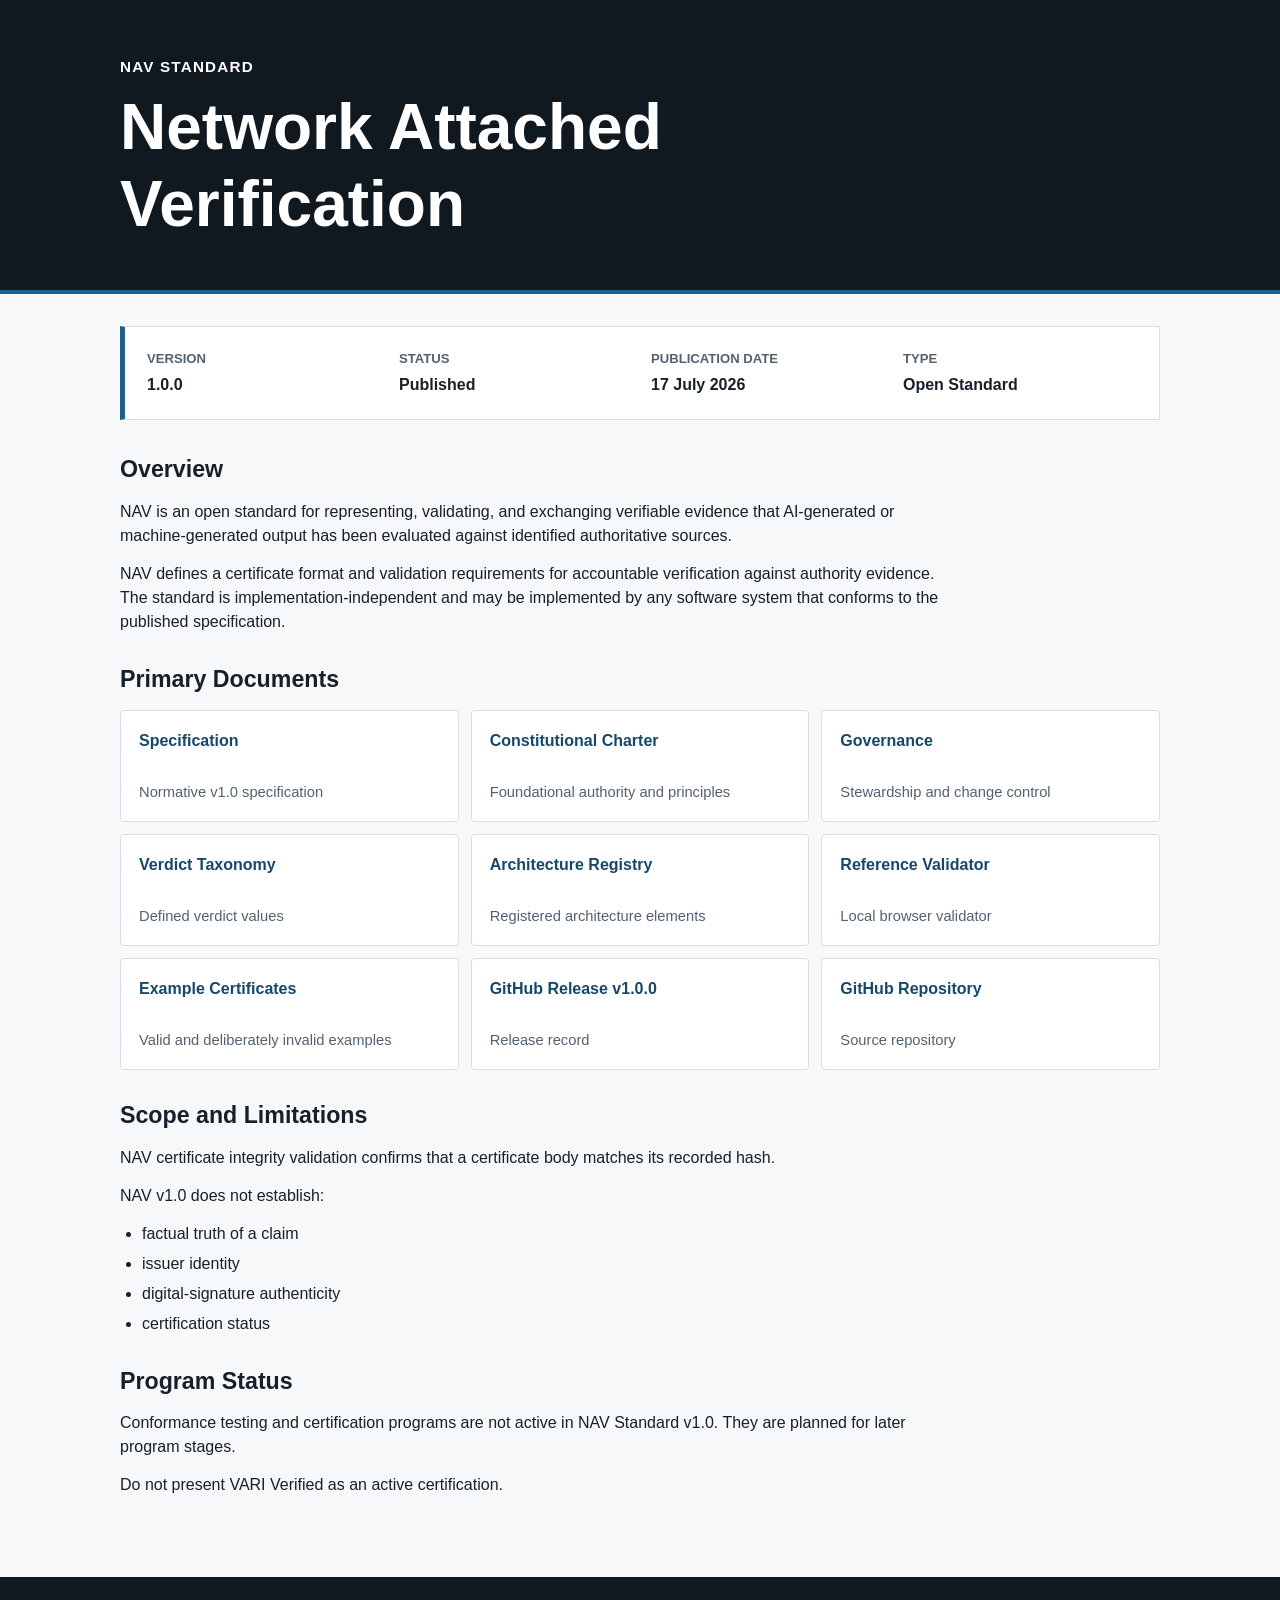
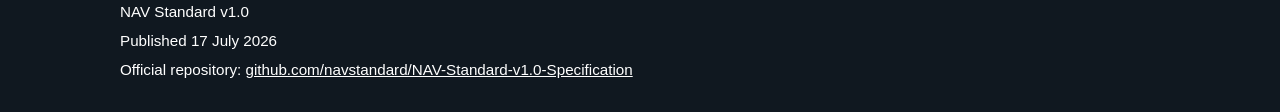
==== docs/index.html @ 7c135ddd "Add NAV Standard v1.0 website" ====
<!doctype html>
<html lang="en">
<head>
  <meta charset="utf-8">
  <meta name="viewport" content="width=device-width, initial-scale=1">
  <title>NAV Standard v1.0</title>
  <meta name="description" content="NAV Standard v1.0: Network Attached Verification open standard.">
  <link rel="stylesheet" href="styles.css">
</head>
<body>
  <header class="site-header">
    <div class="wrap header-content">
      <p class="eyebrow">NAV Standard</p>
      <h1>Network Attached Verification</h1>
    </div>
  </header>

  <main class="wrap">
    <section class="status-block" aria-label="Publication status">
      <dl>
        <div>
          <dt>Version</dt>
          <dd>1.0.0</dd>
        </div>
        <div>
          <dt>Status</dt>
          <dd>Published</dd>
        </div>
        <div>
          <dt>Publication Date</dt>
          <dd>17 July 2026</dd>
        </div>
        <div>
          <dt>Type</dt>
          <dd>Open Standard</dd>
        </div>
      </dl>
    </section>

    <section class="intro" aria-labelledby="intro-heading">
      <h2 id="intro-heading">Overview</h2>
      <p>NAV is an open standard for representing, validating, and exchanging verifiable evidence that AI-generated or machine-generated output has been evaluated against identified authoritative sources.</p>
      <p>NAV defines a certificate format and validation requirements for accountable verification against authority evidence. The standard is implementation-independent and may be implemented by any software system that conforms to the published specification.</p>
    </section>

    <section aria-labelledby="documents-heading">
      <h2 id="documents-heading">Primary Documents</h2>
      <nav class="link-grid" aria-label="Primary NAV Standard links">
        <a href="../specification/SPEC.md">
          <span>Specification</span>
          <small>Normative v1.0 specification</small>
        </a>
        <a href="../specification/S1_CHARTER.md">
          <span>Constitutional Charter</span>
          <small>Foundational authority and principles</small>
        </a>
        <a href="../specification/GOVERNANCE.md">
          <span>Governance</span>
          <small>Stewardship and change control</small>
        </a>
        <a href="../specification/VERDICT_TAXONOMY.md">
          <span>Verdict Taxonomy</span>
          <small>Defined verdict values</small>
        </a>
        <a href="../specification/ARCHITECTURE_REGISTRY.md">
          <span>Architecture Registry</span>
          <small>Registered architecture elements</small>
        </a>
        <a href="../validator/validator.html">
          <span>Reference Validator</span>
          <small>Local browser validator</small>
        </a>
        <a href="../examples/">
          <span>Example Certificates</span>
          <small>Valid and deliberately invalid examples</small>
        </a>
        <a href="https://github.com/navstandard/NAV-Standard-v1.0-Specification/releases/tag/v1.0.0">
          <span>GitHub Release v1.0.0</span>
          <small>Release record</small>
        </a>
        <a href="https://github.com/navstandard/NAV-Standard-v1.0-Specification">
          <span>GitHub Repository</span>
          <small>Source repository</small>
        </a>
      </nav>
    </section>

    <section aria-labelledby="scope-heading">
      <h2 id="scope-heading">Scope and Limitations</h2>
      <p>NAV certificate integrity validation confirms that a certificate body matches its recorded hash.</p>
      <p>NAV v1.0 does not establish:</p>
      <ul>
        <li>factual truth of a claim</li>
        <li>issuer identity</li>
        <li>digital-signature authenticity</li>
        <li>certification status</li>
      </ul>
    </section>

    <section aria-labelledby="program-heading">
      <h2 id="program-heading">Program Status</h2>
      <p>Conformance testing and certification programs are not active in NAV Standard v1.0. They are planned for later program stages.</p>
      <p>Do not present VARI Verified as an active certification.</p>
    </section>
  </main>

  <footer class="site-footer">
    <div class="wrap">
      <p>NAV Standard v1.0</p>
      <p>Published 17 July 2026</p>
      <p>Official repository: <a href="https://github.com/navstandard/NAV-Standard-v1.0-Specification">github.com/navstandard/NAV-Standard-v1.0-Specification</a></p>
    </div>
  </footer>
</body>
</html>
---- docs/styles.css ----
:root {
  color-scheme: light;
  --bg: #f7f8fa;
  --surface: #ffffff;
  --text: #17202a;
  --muted: #536171;
  --border: #d9dee5;
  --accent: #1f5f8b;
  --accent-dark: #16486a;
  --header: #101820;
}

* {
  box-sizing: border-box;
}

html {
  font-family: Arial, Helvetica, sans-serif;
  line-height: 1.5;
  background: var(--bg);
  color: var(--text);
}

body {
  margin: 0;
}

.wrap {
  width: min(100% - 32px, 1040px);
  margin: 0 auto;
}

.site-header {
  background: var(--header);
  color: #ffffff;
  border-bottom: 4px solid var(--accent);
}

.header-content {
  padding: 56px 0 48px;
}

.eyebrow {
  margin: 0 0 10px;
  font-size: 0.95rem;
  font-weight: 700;
  letter-spacing: 0.08em;
  text-transform: uppercase;
}

h1,
h2 {
  line-height: 1.2;
}

h1 {
  max-width: 760px;
  margin: 0;
  font-size: clamp(2.1rem, 5vw, 4rem);
  font-weight: 700;
}

h2 {
  margin: 0 0 16px;
  font-size: 1.45rem;
}

main {
  padding: 32px 0 48px;
}

section {
  margin: 0 0 32px;
}

p {
  max-width: 820px;
  margin: 0 0 14px;
}

.status-block {
  padding: 22px;
  background: var(--surface);
  border: 1px solid var(--border);
  border-left: 5px solid var(--accent);
}

.status-block dl {
  display: grid;
  grid-template-columns: repeat(4, minmax(0, 1fr));
  gap: 18px;
  margin: 0;
}

.status-block dt {
  margin: 0 0 4px;
  color: var(--muted);
  font-size: 0.82rem;
  font-weight: 700;
  text-transform: uppercase;
}

.status-block dd {
  margin: 0;
  font-size: 1rem;
  font-weight: 700;
}

.intro {
  padding-top: 4px;
}

.link-grid {
  display: grid;
  grid-template-columns: repeat(3, minmax(0, 1fr));
  gap: 12px;
}

.link-grid a {
  min-height: 112px;
  display: flex;
  flex-direction: column;
  justify-content: space-between;
  gap: 16px;
  padding: 18px;
  color: var(--text);
  text-decoration: none;
  background: var(--surface);
  border: 1px solid var(--border);
  border-radius: 4px;
}

.link-grid a:hover,
.link-grid a:focus-visible {
  border-color: var(--accent);
  outline: 3px solid rgba(31, 95, 139, 0.18);
  outline-offset: 1px;
}

.link-grid span {
  color: var(--accent-dark);
  font-weight: 700;
}

.link-grid small {
  color: var(--muted);
  font-size: 0.92rem;
}

ul {
  max-width: 760px;
  margin: 0;
  padding-left: 22px;
}

li + li {
  margin-top: 6px;
}

.site-footer {
  padding: 24px 0;
  color: #ffffff;
  background: var(--header);
}

.site-footer p {
  margin: 0 0 6px;
  font-size: 0.95rem;
}

.site-footer a {
  color: #ffffff;
}

@media (max-width: 760px) {
  .header-content {
    padding: 40px 0 36px;
  }

  .status-block dl,
  .link-grid {
    grid-template-columns: 1fr;
  }

  .link-grid a {
    min-height: auto;
  }
}
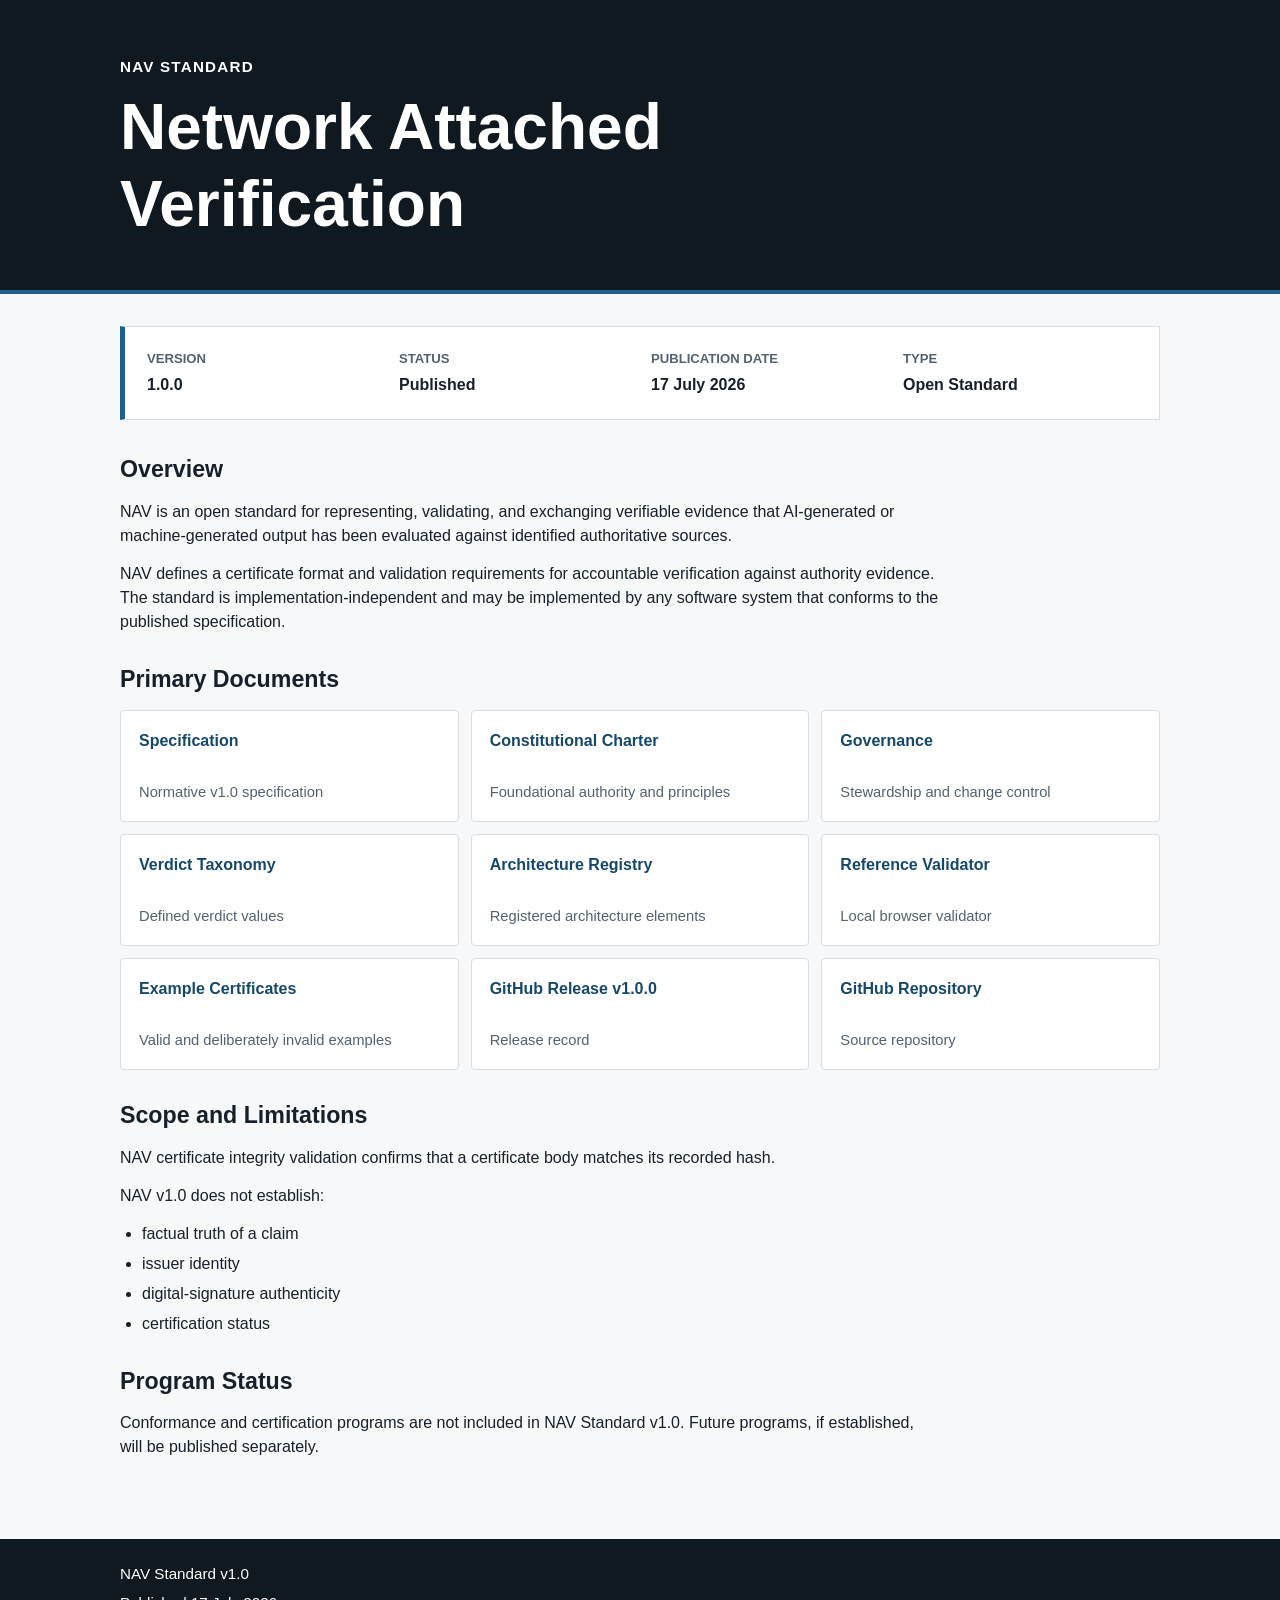
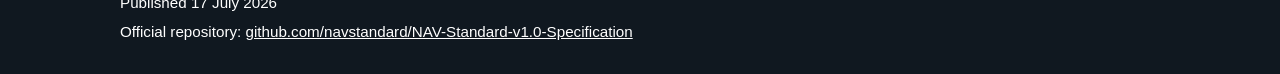
==== commit e4943bb9: "Publish NAV website documents and validator" ====
--- a/docs/index.html
+++ b/docs/index.html
@@ -46,31 +46,31 @@
     <section aria-labelledby="documents-heading">
       <h2 id="documents-heading">Primary Documents</h2>
       <nav class="link-grid" aria-label="Primary NAV Standard links">
-        <a href="../specification/SPEC.md">
+        <a href="specification/SPEC.md">
           <span>Specification</span>
           <small>Normative v1.0 specification</small>
         </a>
-        <a href="../specification/S1_CHARTER.md">
+        <a href="specification/S1_CHARTER.md">
           <span>Constitutional Charter</span>
           <small>Foundational authority and principles</small>
         </a>
-        <a href="../specification/GOVERNANCE.md">
+        <a href="specification/GOVERNANCE.md">
           <span>Governance</span>
           <small>Stewardship and change control</small>
         </a>
-        <a href="../specification/VERDICT_TAXONOMY.md">
+        <a href="specification/VERDICT_TAXONOMY.md">
           <span>Verdict Taxonomy</span>
           <small>Defined verdict values</small>
         </a>
-        <a href="../specification/ARCHITECTURE_REGISTRY.md">
+        <a href="specification/ARCHITECTURE_REGISTRY.md">
           <span>Architecture Registry</span>
           <small>Registered architecture elements</small>
         </a>
-        <a href="../validator/validator.html">
+        <a href="validator/validator.html">
           <span>Reference Validator</span>
           <small>Local browser validator</small>
         </a>
-        <a href="../examples/">
+        <a href="examples/">
           <span>Example Certificates</span>
           <small>Valid and deliberately invalid examples</small>
         </a>
@@ -99,8 +99,7 @@
 
     <section aria-labelledby="program-heading">
       <h2 id="program-heading">Program Status</h2>
-      <p>Conformance testing and certification programs are not active in NAV Standard v1.0. They are planned for later program stages.</p>
-      <p>Do not present VARI Verified as an active certification.</p>
+      <p>Conformance and certification programs are not included in NAV Standard v1.0. Future programs, if established, will be published separately.</p>
     </section>
   </main>
 
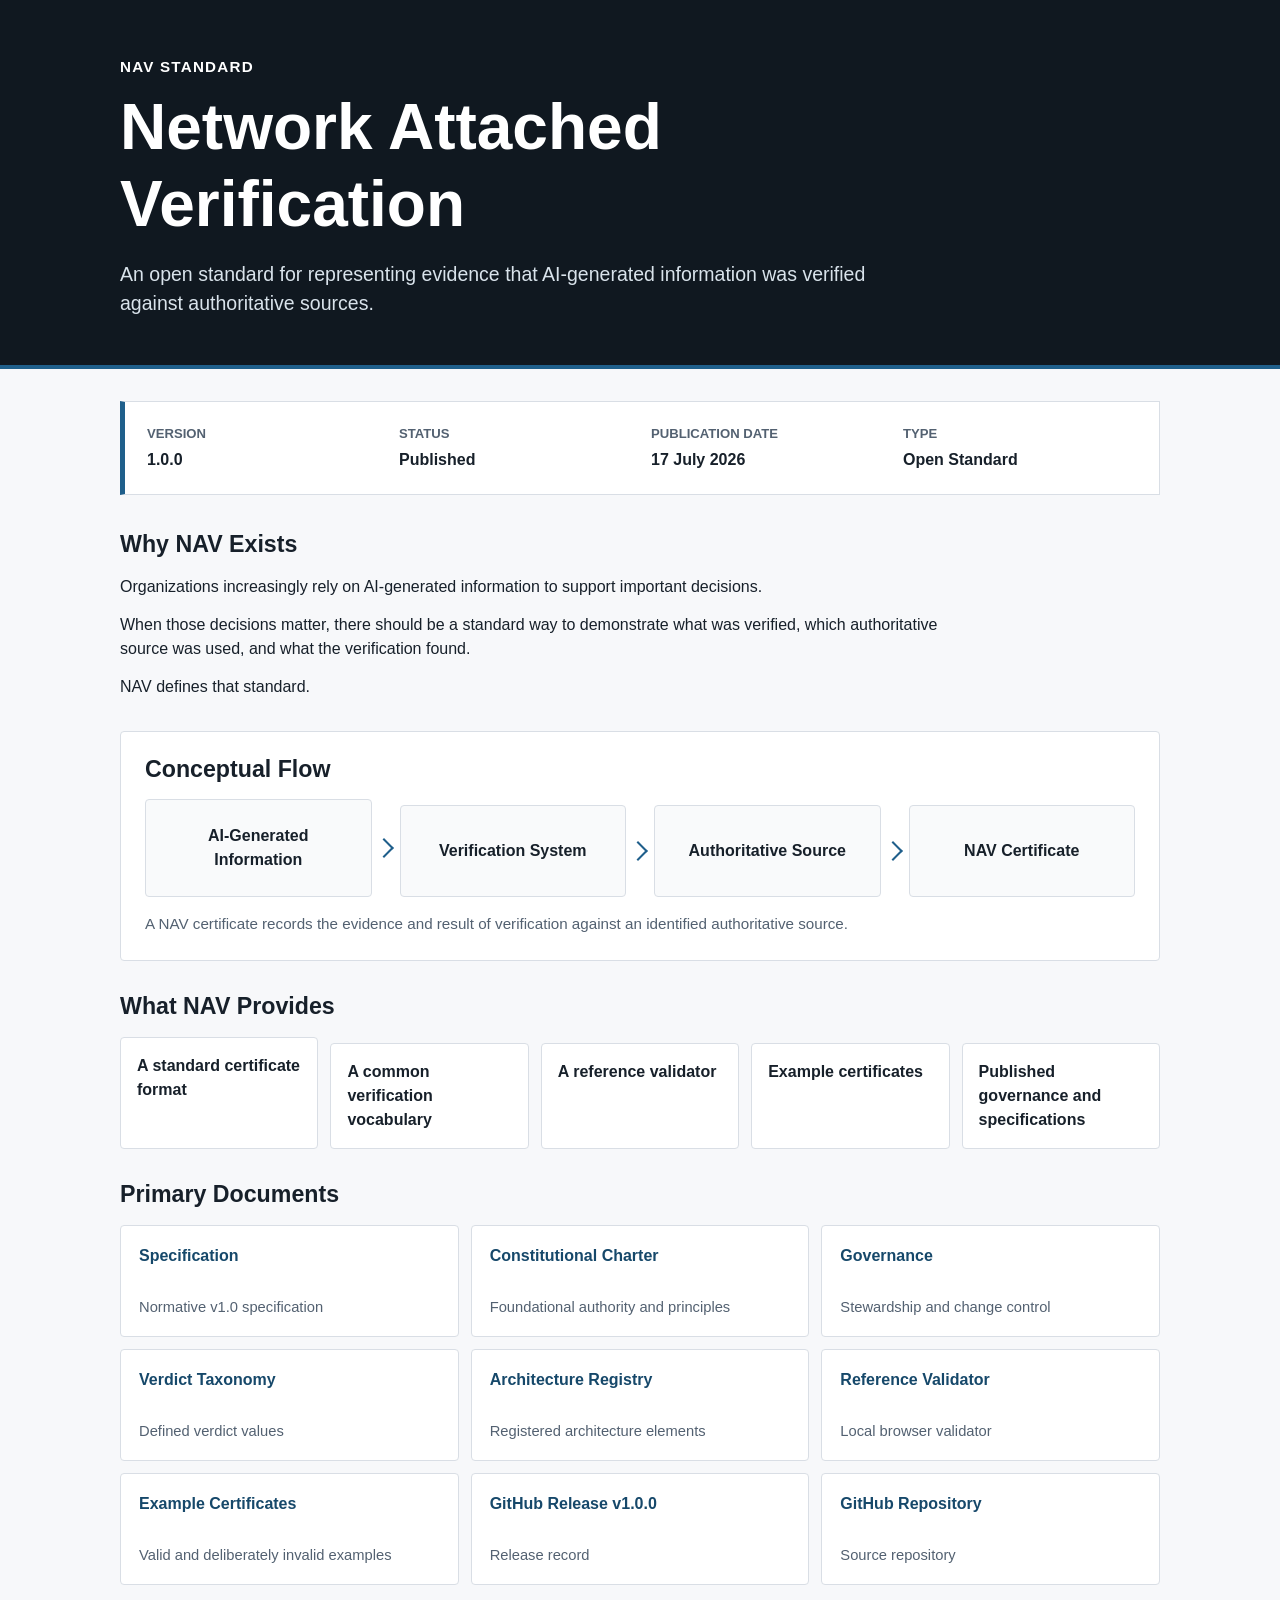
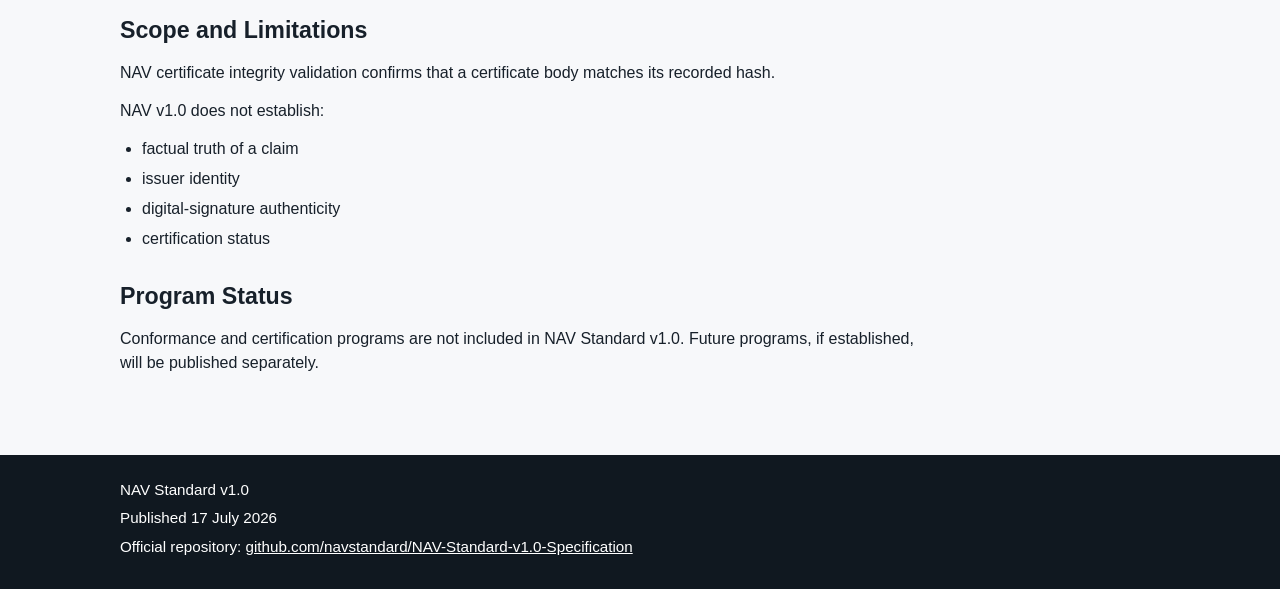
==== commit 963772b6: "Clarify NAV Standard homepage" ====
--- a/docs/index.html
+++ b/docs/index.html
@@ -12,6 +12,7 @@
     <div class="wrap header-content">
       <p class="eyebrow">NAV Standard</p>
       <h1>Network Attached Verification</h1>
+      <p class="hero-subtitle">An open standard for representing evidence that AI-generated information was verified against authoritative sources.</p>
     </div>
   </header>
 
@@ -37,10 +38,41 @@
       </dl>
     </section>
 
-    <section class="intro" aria-labelledby="intro-heading">
-      <h2 id="intro-heading">Overview</h2>
-      <p>NAV is an open standard for representing, validating, and exchanging verifiable evidence that AI-generated or machine-generated output has been evaluated against identified authoritative sources.</p>
-      <p>NAV defines a certificate format and validation requirements for accountable verification against authority evidence. The standard is implementation-independent and may be implemented by any software system that conforms to the published specification.</p>
+    <section class="intro" aria-labelledby="why-heading">
+      <h2 id="why-heading">Why NAV Exists</h2>
+      <p>Organizations increasingly rely on AI-generated information to support important decisions.</p>
+      <p>When those decisions matter, there should be a standard way to demonstrate what was verified, which authoritative source was used, and what the verification found.</p>
+      <p>NAV defines that standard.</p>
+    </section>
+
+    <section class="flow-section" aria-labelledby="flow-heading">
+      <h2 id="flow-heading">Conceptual Flow</h2>
+      <ol class="concept-flow" aria-label="NAV conceptual flow">
+        <li>
+          <span>AI-Generated Information</span>
+        </li>
+        <li>
+          <span>Verification System</span>
+        </li>
+        <li>
+          <span>Authoritative Source</span>
+        </li>
+        <li>
+          <span>NAV Certificate</span>
+        </li>
+      </ol>
+      <p class="caption">A NAV certificate records the evidence and result of verification against an identified authoritative source.</p>
+    </section>
+
+    <section aria-labelledby="provides-heading">
+      <h2 id="provides-heading">What NAV Provides</h2>
+      <ul class="provide-list">
+        <li>A standard certificate format</li>
+        <li>A common verification vocabulary</li>
+        <li>A reference validator</li>
+        <li>Example certificates</li>
+        <li>Published governance and specifications</li>
+      </ul>
     </section>
 
     <section aria-labelledby="documents-heading">
--- a/docs/styles.css
+++ b/docs/styles.css
@@ -60,6 +60,14 @@
   font-weight: 700;
 }
 
+.hero-subtitle {
+  max-width: 760px;
+  margin: 18px 0 0;
+  color: #d9e3eb;
+  font-size: 1.22rem;
+  line-height: 1.45;
+}
+
 h2 {
   margin: 0 0 16px;
   font-size: 1.45rem;
@@ -108,6 +116,78 @@
 
 .intro {
   padding-top: 4px;
+}
+
+.flow-section {
+  padding: 24px;
+  background: var(--surface);
+  border: 1px solid var(--border);
+  border-radius: 4px;
+}
+
+.concept-flow {
+  display: grid;
+  grid-template-columns: repeat(4, minmax(0, 1fr));
+  gap: 28px;
+  margin: 0;
+  padding: 0;
+  list-style: none;
+}
+
+.concept-flow li {
+  position: relative;
+  min-height: 92px;
+  display: flex;
+  align-items: center;
+  justify-content: center;
+  padding: 16px;
+  text-align: center;
+  background: #f9fafb;
+  border: 1px solid var(--border);
+  border-radius: 4px;
+}
+
+.concept-flow li:not(:last-child)::after {
+  content: "";
+  position: absolute;
+  top: 50%;
+  right: -20px;
+  width: 12px;
+  height: 12px;
+  border-top: 2px solid var(--accent);
+  border-right: 2px solid var(--accent);
+  transform: translateY(-50%) rotate(45deg);
+}
+
+.concept-flow span {
+  color: var(--text);
+  font-weight: 700;
+}
+
+.caption {
+  max-width: 760px;
+  margin: 16px 0 0;
+  color: var(--muted);
+  font-size: 0.95rem;
+}
+
+.provide-list {
+  display: grid;
+  grid-template-columns: repeat(5, minmax(0, 1fr));
+  gap: 12px;
+  max-width: none;
+  margin: 0;
+  padding: 0;
+  list-style: none;
+}
+
+.provide-list li {
+  min-height: 88px;
+  padding: 16px;
+  background: var(--surface);
+  border: 1px solid var(--border);
+  border-radius: 4px;
+  font-weight: 700;
 }
 
 .link-grid {
@@ -147,7 +227,7 @@
   font-size: 0.92rem;
 }
 
-ul {
+ul:not(.provide-list) {
   max-width: 760px;
   margin: 0;
   padding-left: 22px;
@@ -172,17 +252,49 @@
   color: #ffffff;
 }
 
+@media (max-width: 900px) {
+  .provide-list {
+    grid-template-columns: repeat(2, minmax(0, 1fr));
+  }
+}
+
 @media (max-width: 760px) {
   .header-content {
     padding: 40px 0 36px;
   }
 
+  .hero-subtitle {
+    font-size: 1.08rem;
+  }
+
   .status-block dl,
-  .link-grid {
+  .link-grid,
+  .provide-list {
     grid-template-columns: 1fr;
   }
 
-  .link-grid a {
+  .flow-section {
+    padding: 18px;
+  }
+
+  .concept-flow {
+    grid-template-columns: 1fr;
+    gap: 24px;
+  }
+
+  .concept-flow li {
+    min-height: 76px;
+  }
+
+  .concept-flow li:not(:last-child)::after {
+    top: auto;
+    right: 50%;
+    bottom: -18px;
+    transform: translateX(50%) rotate(135deg);
+  }
+
+  .link-grid a,
+  .provide-list li {
     min-height: auto;
   }
 }
